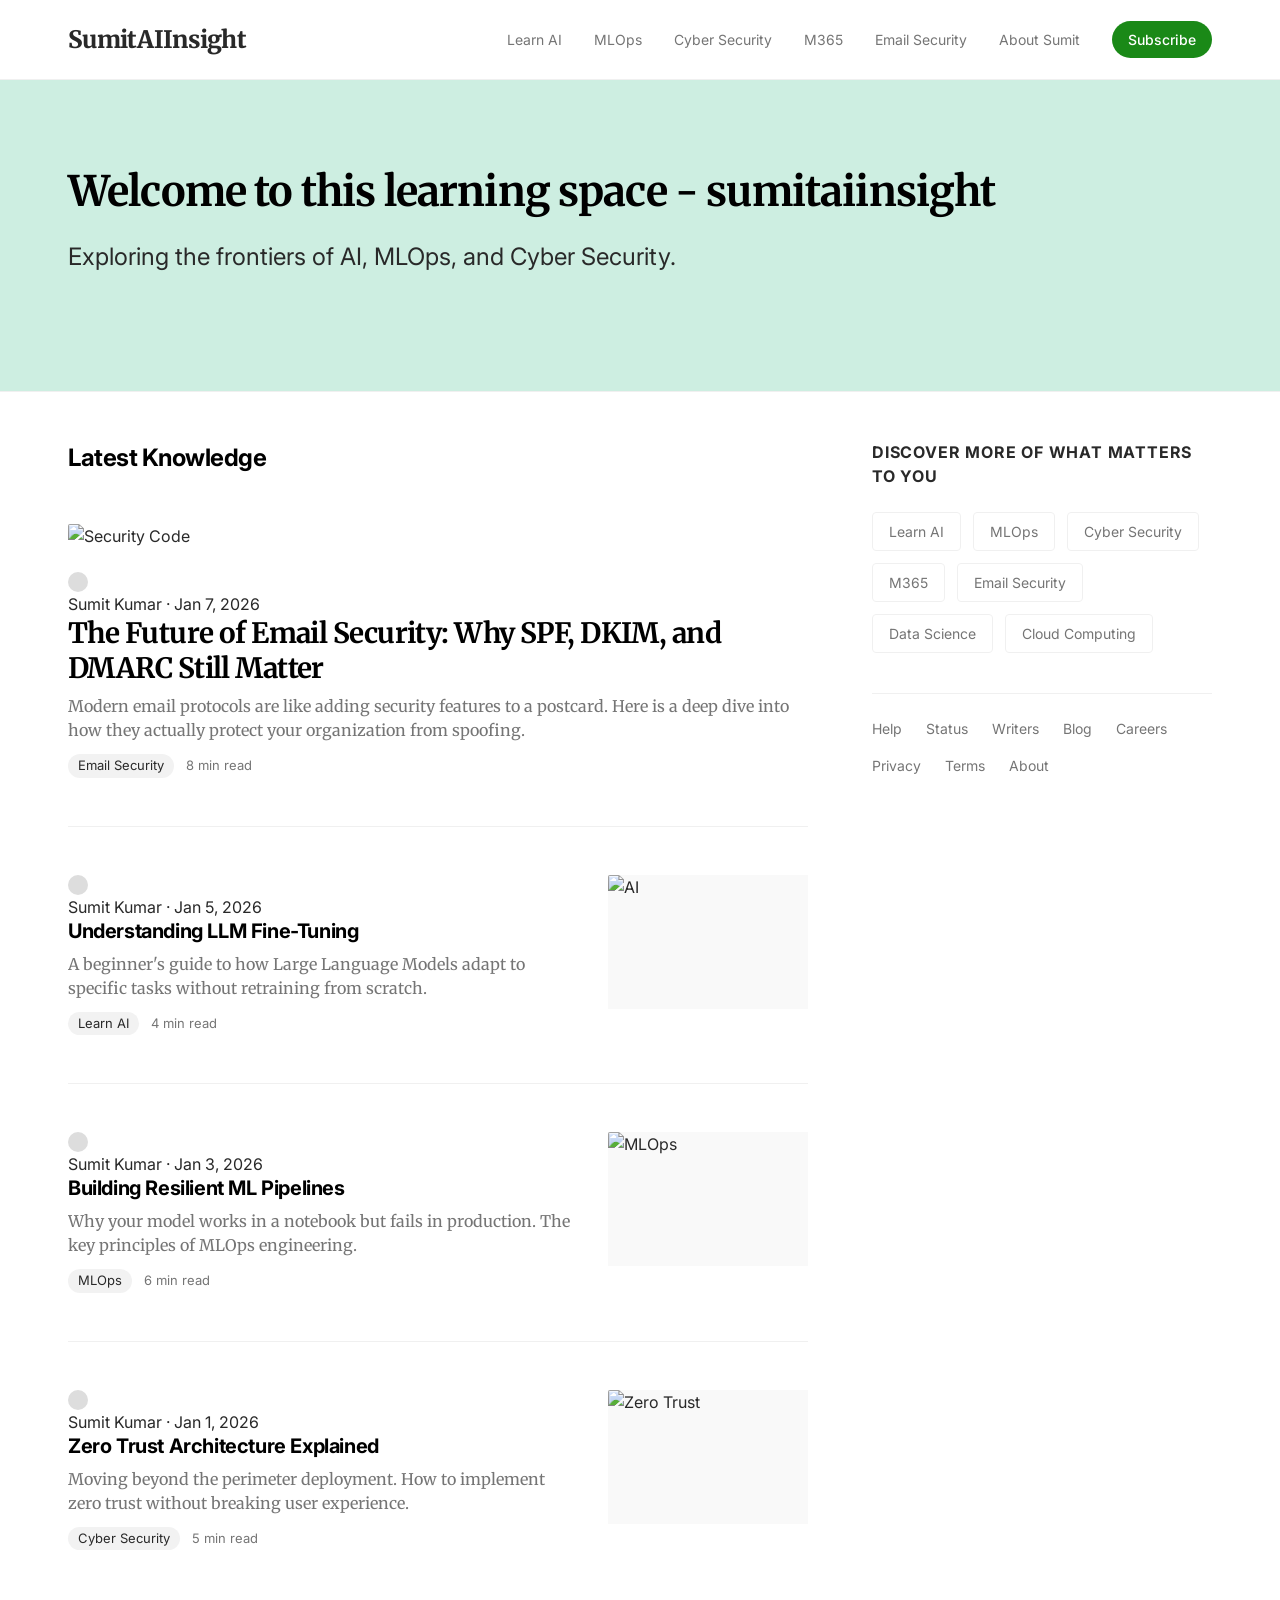
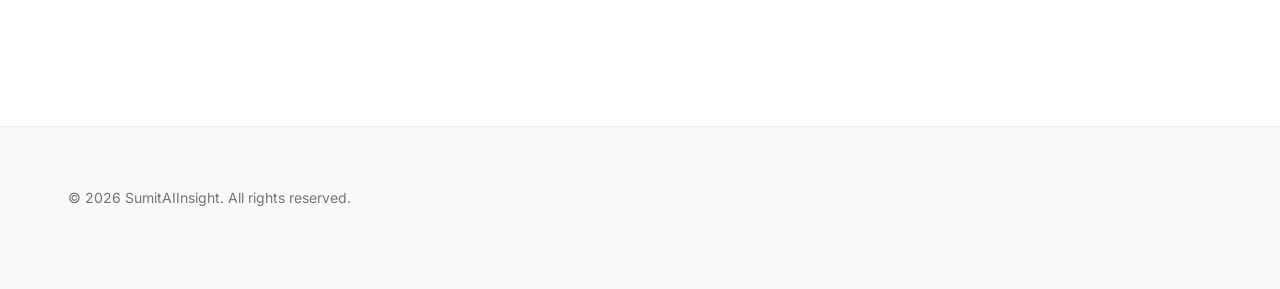
==== index.html @ 5737c15b "Initial commit - Published article page" ====
<!DOCTYPE html>
<html lang="en">

<head>
    <meta charset="UTF-8">
    <meta name="viewport" content="width=device-width, initial-scale=1.0">
    <title>SumitAIInsight - AI, MLOps, and Security</title>
    <!-- Google Fonts: Merriweather for that "Medium" feel, Inter for UI -->
    <link rel="preconnect" href="https://fonts.googleapis.com">
    <link rel="preconnect" href="https://fonts.gstatic.com" crossorigin>
    <link
        href="https://fonts.googleapis.com/css2?family=Inter:wght@400;500;700;800&family=Merriweather:ital,wght@0,300;0,400;0,700;1,300&display=swap"
        rel="stylesheet">
    <link rel="stylesheet" href="style.css">
</head>

<body>

    <!-- Header -->
    <header class="site-header">
        <div class="container header-inner">
            <a href="#" class="logo">SumitAIInsight</a>
            <nav class="nav-links">
                <a href="#">Learn AI</a>
                <a href="#">MLOps</a>
                <a href="#">Cyber Security</a>
                <a href="#">M365</a>
                <a href="#">Email Security</a>
                <a href="#">About Sumit</a>
                <a href="#" class="btn-subscribe">Subscribe</a>
            </nav>
        </div>
    </header>

    <!-- Welcome Banner Section -->
    <section class="welcome-banner">
        <div class="container">
            <h1 class="welcome-title">Welcome to this learning space - sumitaiinsight</h1>
            <p class="welcome-subtitle">Exploring the frontiers of AI, MLOps, and Cyber Security.</p>
        </div>
    </section>

    <!-- Main Layout: Feed + Sidebar -->
    <main class="main-layout">
        <div class="container layout-grid">

            <!-- Left Column: Article Feed -->
            <div class="feed-column">
                <h2 class="section-title">Latest Knowledge</h2>

                <!-- Featured / Big Article -->
                <article class="feed-item featured-item">
                    <div class="feed-image">
                        <a href="article.html">
                            <img src="https://images.unsplash.com/photo-1555421689-d68471e189f2?auto=format&fit=crop&q=80&w=1000"
                                alt="Security Code">
                        </a>
                    </div>
                    <div class="feed-content">
                        <div class="card-meta">
                            <div class="author-avatar"></div>
                            <span>Sumit Kumar · Jan 7, 2026</span>
                        </div>
                        <a href="article.html">
                            <h2 class="feed-title">The Future of Email Security: Why SPF, DKIM, and DMARC Still Matter
                            </h2>
                        </a>
                        <p class="feed-excerpt">
                            Modern email protocols are like adding security features to a postcard. Here is a deep dive
                            into how
                            they actually protect your organization from spoofing.
                        </p>
                        <div class="feed-footer">
                            <span class="tag">Email Security</span>
                            <span class="read-time">8 min read</span>
                        </div>
                    </div>
                </article>

                <!-- Standard Feed Item 1 -->
                <article class="feed-item">
                    <div class="feed-content">
                        <div class="card-meta">
                            <div class="author-avatar"></div>
                            <span>Sumit Kumar · Jan 5, 2026</span>
                        </div>
                        <a href="#">
                            <h3 class="feed-title">Understanding LLM Fine-Tuning</h3>
                        </a>
                        <p class="feed-excerpt">
                            A beginner's guide to how Large Language Models adapt to specific tasks without retraining
                            from scratch.
                        </p>
                        <div class="feed-footer">
                            <span class="tag">Learn AI</span>
                            <span class="read-time">4 min read</span>
                        </div>
                    </div>
                    <div class="feed-image-small">
                        <img src="https://images.unsplash.com/photo-1620712943543-bcc4688e7485?auto=format&fit=crop&q=80&w=300"
                            alt="AI">
                    </div>
                </article>

                <!-- Standard Feed Item 2 -->
                <article class="feed-item">
                    <div class="feed-content">
                        <div class="card-meta">
                            <div class="author-avatar"></div>
                            <span>Sumit Kumar · Jan 3, 2026</span>
                        </div>
                        <a href="#">
                            <h3 class="feed-title">Building Resilient ML Pipelines</h3>
                        </a>
                        <p class="feed-excerpt">
                            Why your model works in a notebook but fails in production. The key principles of MLOps
                            engineering.
                        </p>
                        <div class="feed-footer">
                            <span class="tag">MLOps</span>
                            <span class="read-time">6 min read</span>
                        </div>
                    </div>
                    <div class="feed-image-small">
                        <img src="https://images.unsplash.com/photo-1518770660439-4636190af475?auto=format&fit=crop&q=80&w=300"
                            alt="MLOps">
                    </div>
                </article>

                <!-- Standard Feed Item 3 -->
                <article class="feed-item">
                    <div class="feed-content">
                        <div class="card-meta">
                            <div class="author-avatar"></div>
                            <span>Sumit Kumar · Jan 1, 2026</span>
                        </div>
                        <a href="#">
                            <h3 class="feed-title">Zero Trust Architecture Explained</h3>
                        </a>
                        <p class="feed-excerpt">
                            Moving beyond the perimeter deployment. How to implement zero trust without breaking user
                            experience.
                        </p>
                        <div class="feed-footer">
                            <span class="tag">Cyber Security</span>
                            <span class="read-time">5 min read</span>
                        </div>
                    </div>
                    <div class="feed-image-small">
                        <img src="https://images.unsplash.com/photo-1563968743333-bd1d48ab138e?auto=format&fit=crop&q=80&w=300"
                            alt="Zero Trust">
                    </div>
                </article>

            </div>

            <!-- Right Column: Sidebar (Categories) -->
            <aside class="sidebar-column">
                <div class="sidebar-sticky">
                    <h3 class="sidebar-title">Discover more of what matters to you</h3>
                    <div class="category-list-chips">
                        <a href="#" class="chip">Learn AI</a>
                        <a href="#" class="chip">MLOps</a>
                        <a href="#" class="chip">Cyber Security</a>
                        <a href="m365.html" class="chip">M365</a>
                        <a href="#" class="chip">Email Security</a>
                        <a href="#" class="chip">Data Science</a>
                        <a href="#" class="chip">Cloud Computing</a>
                    </div>

                    <div class="sidebar-divider"></div>

                    <div class="sidebar-links">
                        <a href="#">Help</a>
                        <a href="#">Status</a>
                        <a href="#">Writers</a>
                        <a href="#">Blog</a>
                        <a href="#">Careers</a>
                        <a href="#">Privacy</a>
                        <a href="#">Terms</a>
                        <a href="#">About</a>
                    </div>
                </div>
            </aside>

        </div>
    </main>

    <footer class="site-footer">
        <div class="container">
            <p style="color: #757575; font-size: 14px;">© 2026 SumitAIInsight. All rights reserved.</p>
        </div>
    </footer>

</body>

</html>
---- style.css ----
/* 
 * SumitAIInsight - TDS Style Theme 
 * Design Philosophy: Content-First, Minimalist, Typography-Centric
 */

:root {
    /* Typography - The Heart of the Design */
    --font-serif: 'Merriweather', 'Georgia', serif;
    --font-sans: 'Inter', -apple-system, BlinkMacSystemFont, "Segoe UI", Roboto, Helvetica, Arial, sans-serif;

    /* Color Palette - Minimalist */
    --color-bg: #cdeee1;
    --color-surface: #ffffff;
    --color-text-main: #292929;
    /* Softer black */
    --color-text-muted: #757575;
    --color-accent: #1a8917;
    /* Medium Green */
    --color-border: #f0f0f0;

    /* Spacing & Layout */
    --container-width: 1192px;
    --reading-width: 700px;
    --header-height: 80px;
    --gap-standard: 24px;
}

* {
    box-sizing: border-box;
    margin: 0;
    padding: 0;
}

body {
    background-color: var(--color-surface);
    color: var(--color-text-main);
    font-family: var(--font-sans);
    line-height: 1.5;
    -webkit-font-smoothing: antialiased;
}

/* Typography Utils */
h1,
h2,
h3,
h4,
h5,
h6 {
    font-weight: 700;
    letter-spacing: -0.02em;
    color: #000;
}

p {
    margin-bottom: 1.5em;
}

a {
    text-decoration: none;
    color: inherit;
    transition: color 0.2s;
}

a:hover {
    color: #333;
}

/* Structural Components */

.container {
    max-width: var(--container-width);
    margin: 0 auto;
    padding: 0 24px;
}

/* Header - Sticky & Minimal */
.site-header {
    height: var(--header-height);
    border-bottom: 1px solid var(--color-border);
    position: sticky;
    top: 0;
    background: rgba(255, 255, 255, 0.98);
    z-index: 100;
    display: flex;
    align-items: center;
}

.header-inner {
    display: flex;
    justify-content: space-between;
    align-items: center;
    width: 100%;
}

.logo {
    font-size: 24px;
    font-weight: 800;
    font-family: var(--font-serif);
    letter-spacing: -0.03em;
}

.nav-links {
    display: flex;
    gap: 32px;
    font-size: 14px;
    color: var(--color-text-muted);
    align-items: center;
}

.nav-links a:hover {
    color: #000;
}

.btn-subscribe {
    background-color: var(--color-accent);
    color: white !important;
    padding: 8px 16px;
    border-radius: 20px;
    font-weight: 500;
    transition: opacity 0.2s;
}

.btn-subscribe:hover {
    opacity: 0.9;
}

/* Welcome Banner */
.welcome-banner {
    background-color: var(--color-bg);
    /* Use the soft green background */
    padding: 80px 0;
    border-bottom: 1px solid var(--color-border);
}

.welcome-title {
    font-size: 42px;
    /* Large but not shouting */
    font-weight: 700;
    /* TDS serif font weight */
    font-family: var(--font-serif);
    margin-bottom: 16px;
    color: #000;
}

.welcome-subtitle {
    font-size: 24px;
    color: var(--color-text-main);
    font-family: var(--font-sans);
    font-weight: 400;
}

/* Main Two-Column Layout */
.main-layout {
    padding: 48px 0;
}

.layout-grid {
    display: grid;
    grid-template-columns: 1fr 340px;
    /* Main content flex, fixed sidebar width */
    gap: 64px;
    /* Generous gap */
}

/* Feed Column Styles */
.feed-column {
    display: flex;
    flex-direction: column;
    gap: 48px;
}

/* Feed Items */
.feed-item {
    display: flex;
    gap: 32px;
    align-items: flex-start;
    justify-content: space-between;
    padding-bottom: 48px;
    border-bottom: 1px solid var(--color-border);
}

.feed-item:last-child {
    border-bottom: none;
}

/* Featured Item is different - stacked */
.feed-item.featured-item {
    flex-direction: column;
    gap: 24px;
}

.feed-item.featured-item .feed-image img {
    height: 300px;
    width: 100%;
}

.feed-image-small {
    width: 200px;
    height: 134px;
    flex-shrink: 0;
    background: #f9f9f9;
}

.feed-image-small img,
.feed-image img {
    width: 100%;
    height: 100%;
    object-fit: cover;
    border-radius: 2px;
}

.feed-content {
    flex: 1;
    display: flex;
    flex-direction: column;
}

.feed-title {
    font-family: var(--font-sans);
    font-weight: 700;
    font-size: 20px;
    margin-bottom: 8px;
    color: #000;
    line-height: 1.25;
}

.featured-item .feed-title {
    font-family: var(--font-serif);
    font-size: 28px;
}

.feed-excerpt {
    font-family: var(--font-serif);
    color: var(--color-text-muted);
    font-size: 16px;
    line-height: 1.5;
    margin-bottom: 12px;
    display: -webkit-box;
    -webkit-line-clamp: 2;
    line-clamp: 2;
    -webkit-box-orient: vertical;
    overflow: hidden;
}

.feed-footer {
    display: flex;
    align-items: center;
    gap: 12px;
    font-size: 13px;
    color: var(--color-text-muted);
}

.tag {
    background: #f2f2f2;
    padding: 2px 10px;
    border-radius: 100px;
    color: #292929;
}

/* Sidebar Styling */
.sidebar-sticky {
    position: sticky;
    top: 120px;
    /* Stick below header */
}

.sidebar-title {
    font-size: 16px;
    font-weight: 700;
    text-transform: uppercase;
    letter-spacing: 0.05em;
    margin-bottom: 24px;
    color: #292929;
}

.category-list-chips {
    display: flex;
    flex-wrap: wrap;
    gap: 12px;
    margin-bottom: 40px;
}

.chip {
    padding: 8px 16px;
    border: 1px solid var(--color-border);
    border-radius: 4px;
    font-size: 14px;
    color: var(--color-text-muted);
    transition: all 0.2s;
}

.chip:hover {
    border-color: #292929;
    color: #292929;
}

.sidebar-divider {
    height: 1px;
    background: var(--color-border);
    margin: 24px 0;
}

.sidebar-links {
    display: flex;
    flex-wrap: wrap;
    gap: 16px 24px;
}

.sidebar-links a {
    font-size: 14px;
    color: var(--color-text-muted);
}

.sidebar-links a:hover {
    text-decoration: underline;
}

@media (max-width: 900px) {
    .layout-grid {
        display: flex;
        flex-direction: column-reverse;
        /* Put sidebar at bottom on mobile or remove it */
    }

    .sidebar-column {
        display: none;
        /* Often hidden on mobile for these types of layouts, or moved */
    }

    .feed-item {
        flex-direction: column-reverse;
    }

    .feed-image-small {
        width: 100%;
        height: 200px;
    }
}

/* Footer */
.site-footer {
    background: #f9f9f9;
    padding: 60px 0;
    margin-top: 80px;
    border-top: 1px solid var(--color-border);
}

/* Utilities */
.author-avatar {
    width: 20px;
    height: 20px;
    border-radius: 50%;
    background: #ddd;
}

/* Article Page Specifics */
.article-header {
    text-align: center;
    max-width: var(--reading-width);
    margin: 80px auto 40px;
}

.article-title {
    font-family: var(--font-serif);
    font-size: 42px;
    line-height: 1.2;
    margin-bottom: 24px;
    font-weight: 700;
}

.article-subtitle {
    font-family: var(--font-sans);
    font-size: 22px;
    color: var(--color-text-muted);
    line-height: 1.4;
    margin-bottom: 32px;
}

.article-body {
    max-width: var(--reading-width);
    margin: 0 auto 100px;
    font-family: var(--font-serif);
    font-size: 20px;
    line-height: 1.8;
    /* The "Medium" leading */
    color: #292929;
}

.article-body p {
    margin-bottom: 2rem;
}

.article-body h2 {
    font-family: var(--font-sans);
    /* Headings in body are often sans */
    font-size: 28px;
    margin-top: 48px;
    margin-bottom: 16px;
    font-weight: 700;
}

.article-body h3 {
    font-family: var(--font-sans);
    font-size: 24px;
    margin-top: 32px;
    margin-bottom: 12px;
    font-weight: 600;
}

.article-body blockquote {
    border-left: 3px solid #000;
    padding-left: 20px;
    margin: 32px 0 32px -20px;
    font-style: italic;
    font-size: 24px;
    color: #555;
    background: transparent;
}

/* Code Blocks for "Tech Blog" Feel */
.article-body pre {
    background: #f7f7f7;
    padding: 24px;
    border-radius: 4px;
    overflow-x: auto;
    margin: 32px 0;
    font-size: 14px;
    font-family: 'Courier New', Courier, monospace;
    border: 1px solid #eee;
}

.container-narrow {
    max-width: var(--reading-width);
    margin: 0 auto;
}
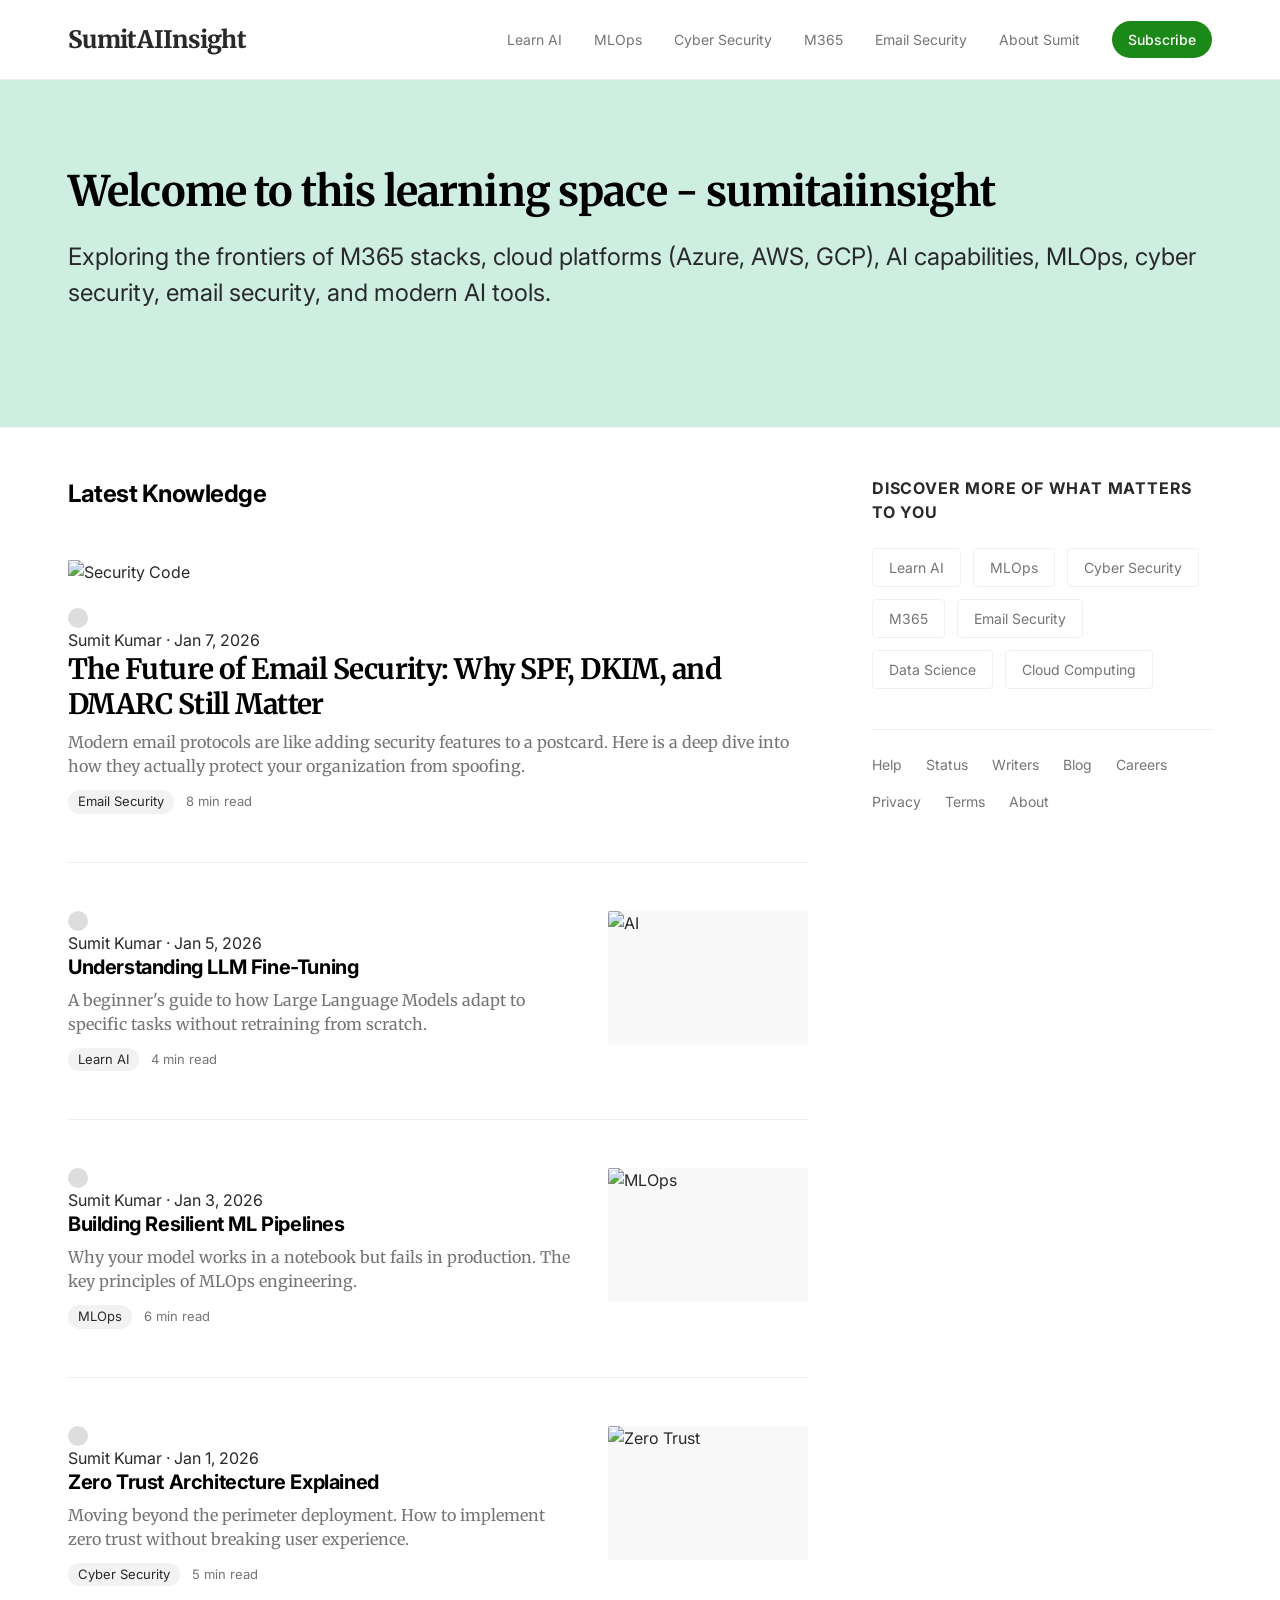
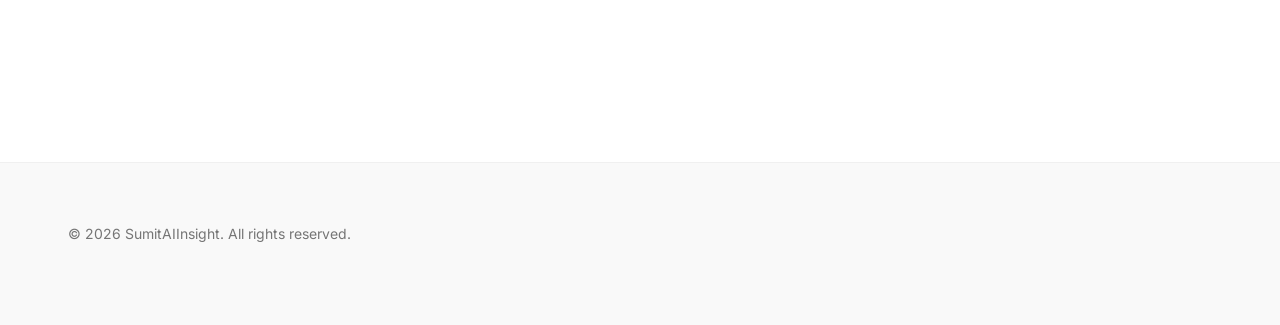
==== commit f1f59384: "Update homepage subtitle with detailed expertise" ====
--- a/index.html
+++ b/index.html
@@ -36,7 +36,8 @@
     <section class="welcome-banner">
         <div class="container">
             <h1 class="welcome-title">Welcome to this learning space - sumitaiinsight</h1>
-            <p class="welcome-subtitle">Exploring the frontiers of AI, MLOps, and Cyber Security.</p>
+            <p class="welcome-subtitle">Exploring the frontiers of M365 stacks, cloud platforms (Azure, AWS, GCP), AI
+                capabilities, MLOps, cyber security, email security, and modern AI tools.</p>
         </div>
     </section>
 
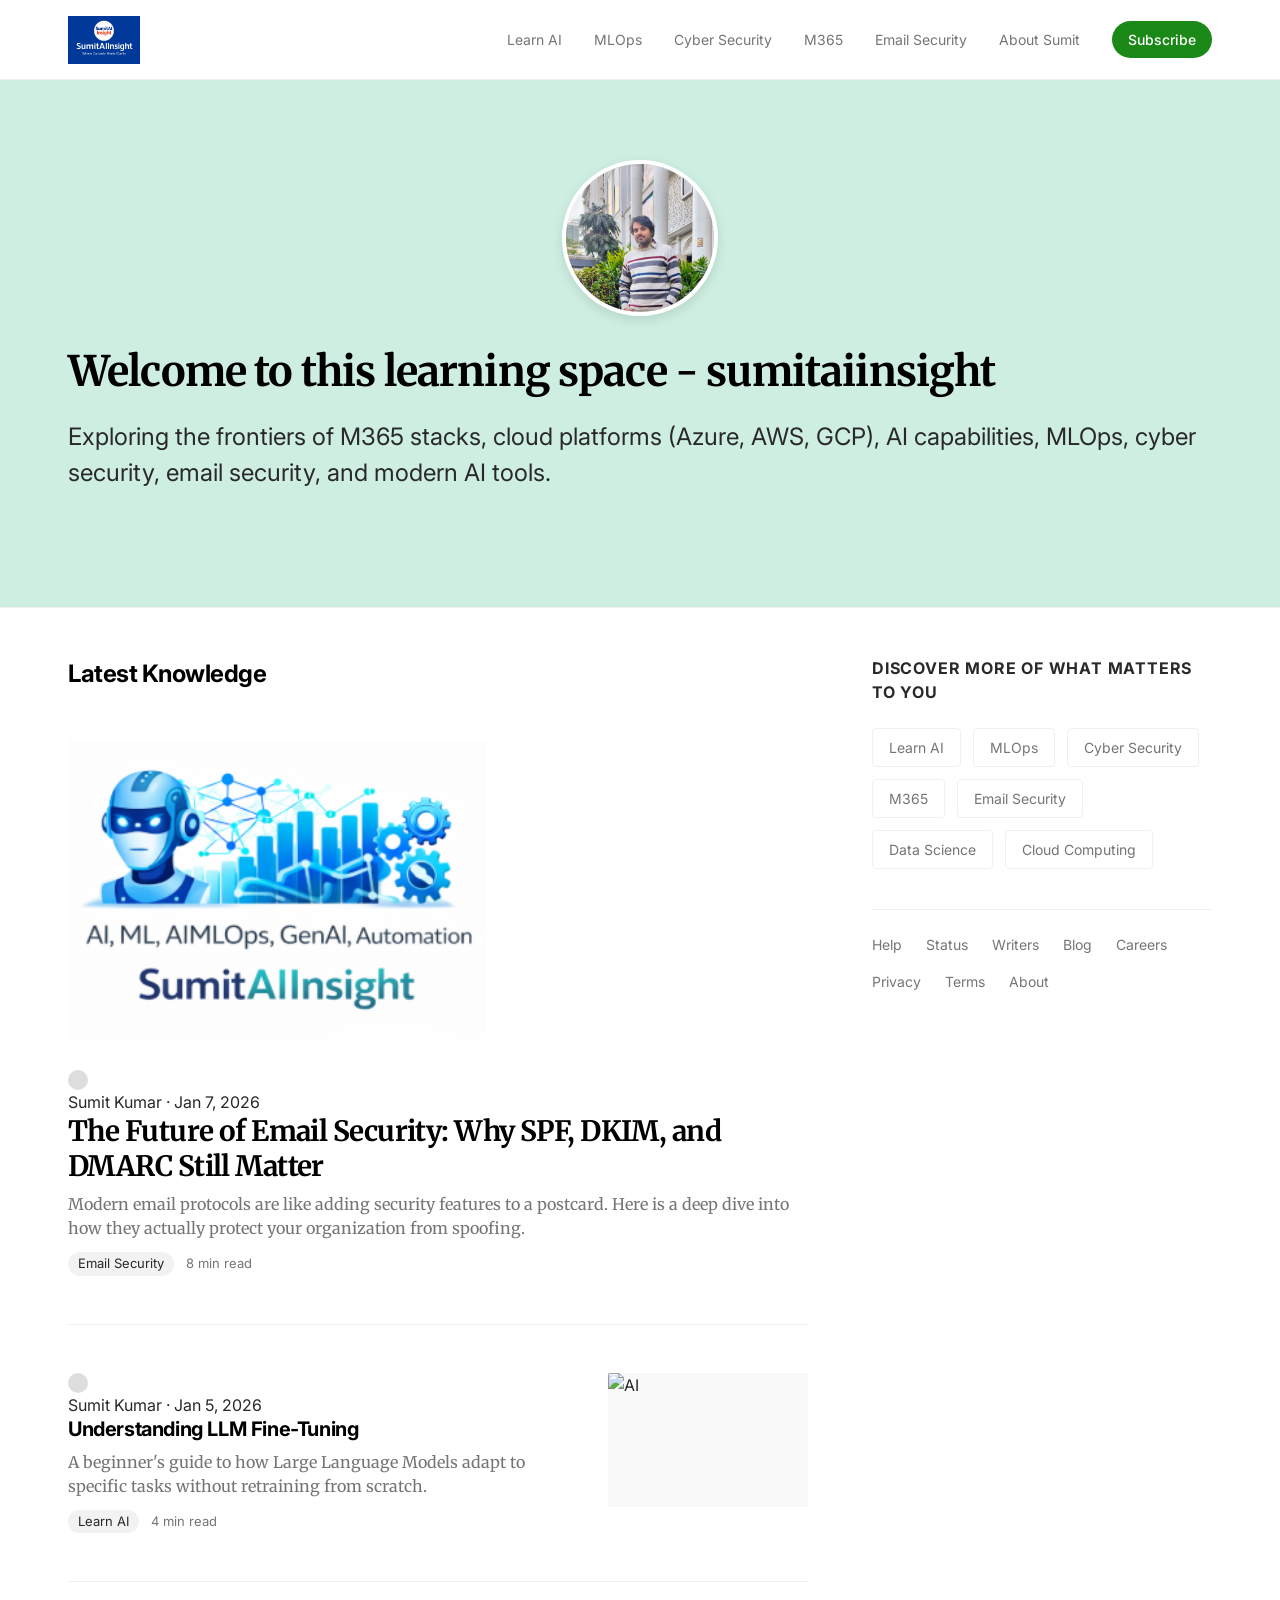
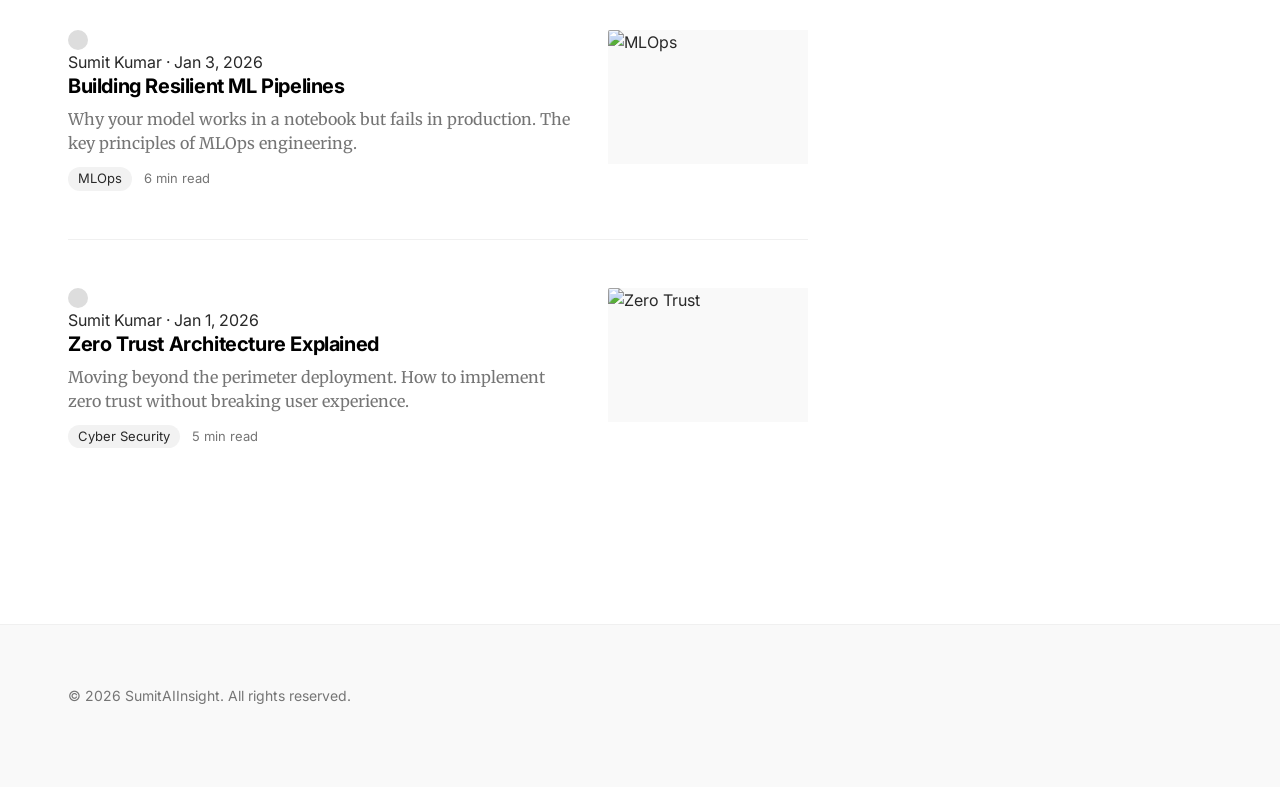
==== commit a9f768e7: "Add logo, hero profile, and featured robot images" ====
--- a/index.html
+++ b/index.html
@@ -19,7 +19,7 @@
     <!-- Header -->
     <header class="site-header">
         <div class="container header-inner">
-            <a href="#" class="logo">SumitAIInsight</a>
+            <a href="#" class="logo"><img src="logo.png" alt="SumitAIInsight" class="site-logo"></a>
             <nav class="nav-links">
                 <a href="#">Learn AI</a>
                 <a href="#">MLOps</a>
@@ -35,6 +35,9 @@
     <!-- Welcome Banner Section -->
     <section class="welcome-banner">
         <div class="container">
+            <div class="hero-profile-container">
+                <img src="hero-profile.jpg" alt="Sumit" class="hero-profile-img">
+            </div>
             <h1 class="welcome-title">Welcome to this learning space - sumitaiinsight</h1>
             <p class="welcome-subtitle">Exploring the frontiers of M365 stacks, cloud platforms (Azure, AWS, GCP), AI
                 capabilities, MLOps, cyber security, email security, and modern AI tools.</p>
@@ -53,8 +56,7 @@
                 <article class="feed-item featured-item">
                     <div class="feed-image">
                         <a href="article.html">
-                            <img src="https://images.unsplash.com/photo-1555421689-d68471e189f2?auto=format&fit=crop&q=80&w=1000"
-                                alt="Security Code">
+                            <img src="featured-robot.png" alt="AI and MLOps">
                         </a>
                     </div>
                     <div class="feed-content">
--- a/style.css
+++ b/style.css
@@ -147,6 +147,27 @@
     color: var(--color-text-main);
     font-family: var(--font-sans);
     font-weight: 400;
+}
+
+.site-logo {
+    height: 48px;
+    width: auto;
+    vertical-align: middle;
+}
+
+.hero-profile-container {
+    display: flex;
+    justify-content: center;
+    margin-bottom: 24px;
+}
+
+.hero-profile-img {
+    width: 156px;
+    height: 156px;
+    border-radius: 50%;
+    object-fit: cover;
+    border: 4px solid #fff;
+    box-shadow: 0 4px 12px rgba(0, 0, 0, 0.1);
 }
 
 /* Main Two-Column Layout */
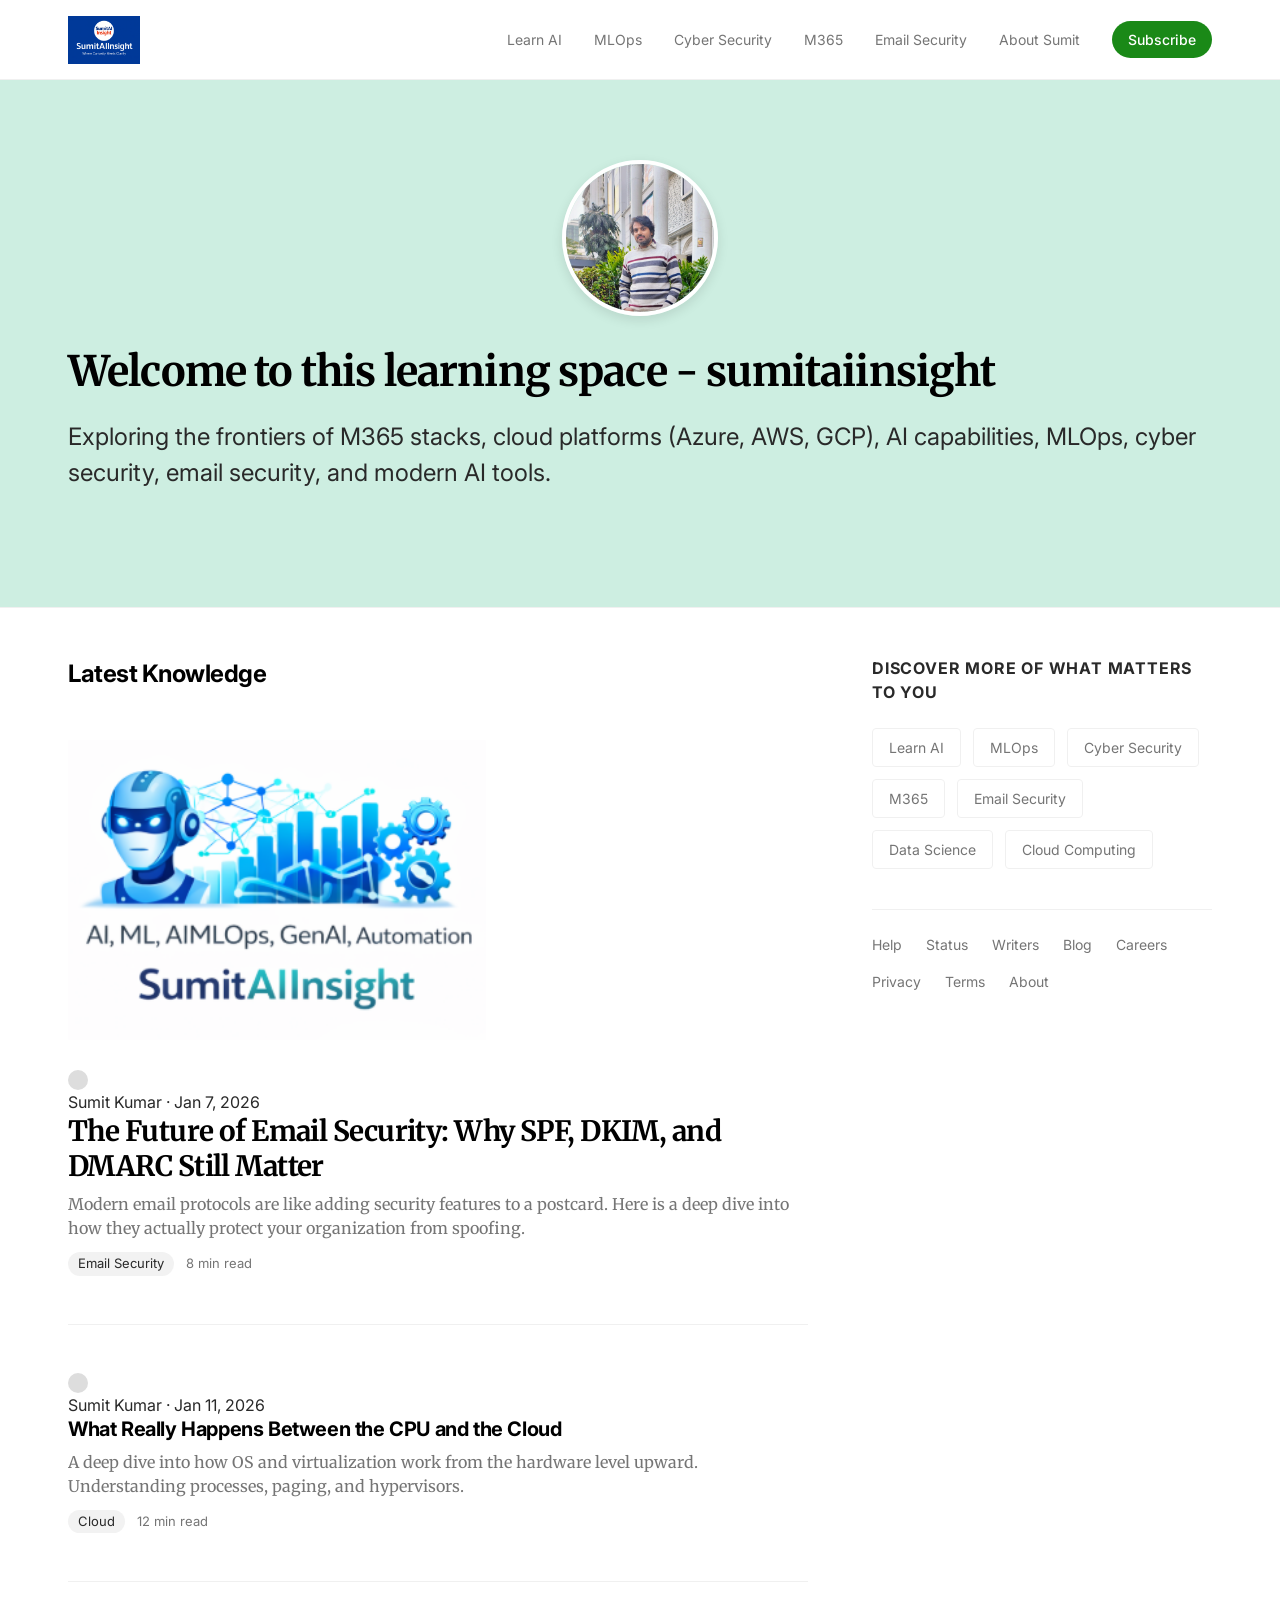
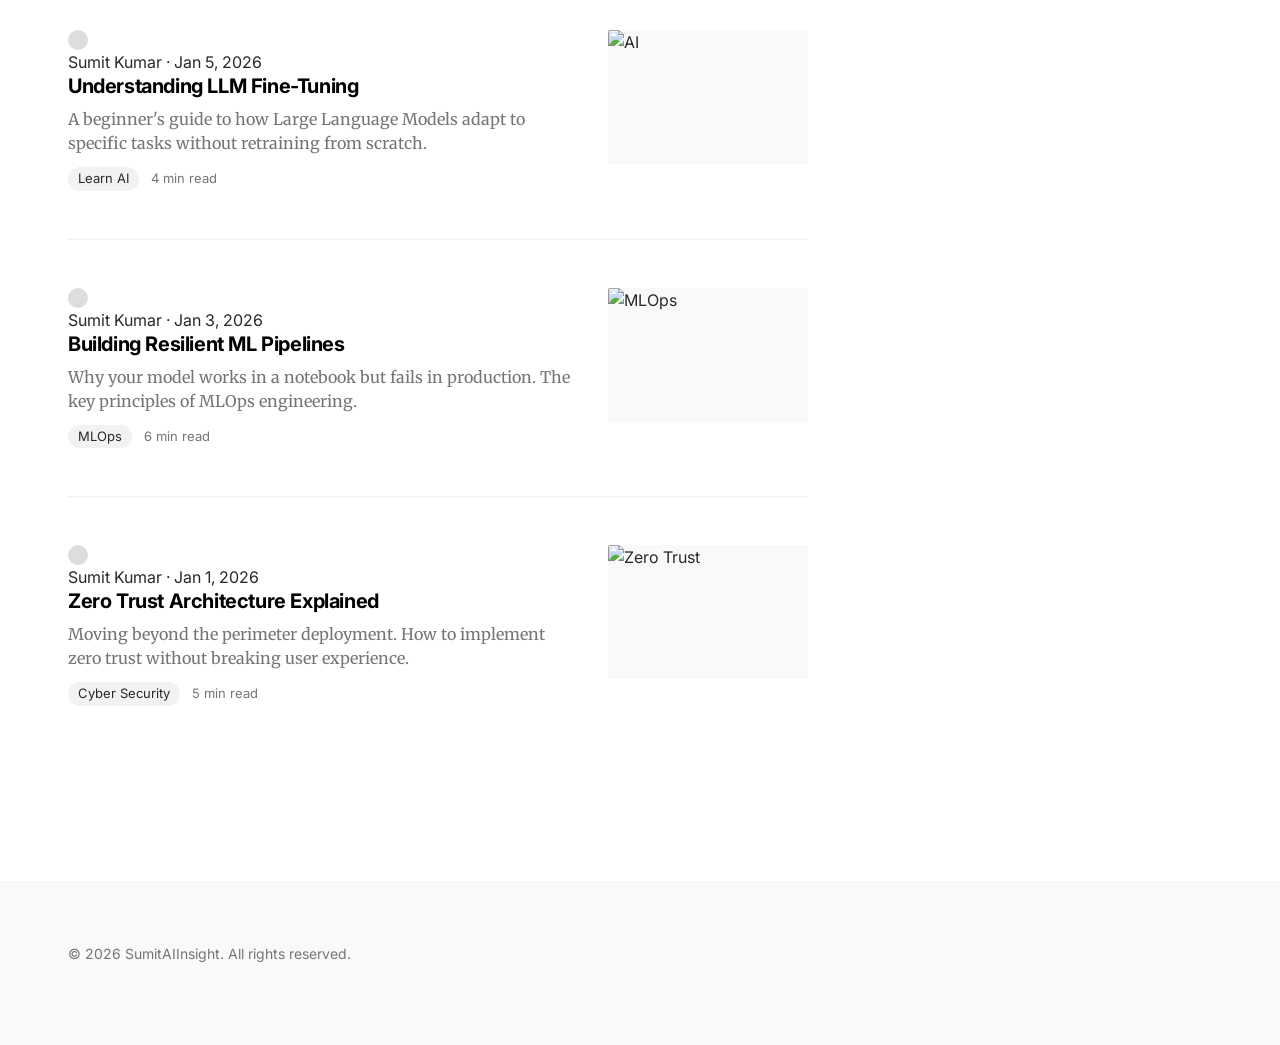
==== commit e274b21a: "Add Cloud Foundations article with 17 images and updated homepage" ====
--- a/index.html
+++ b/index.html
@@ -25,7 +25,7 @@
                 <a href="#">MLOps</a>
                 <a href="#">Cyber Security</a>
                 <a href="#">M365</a>
-                <a href="#">Email Security</a>
+                <a href="email-security/spf-dkim-dmarc.html">Email Security</a>
                 <a href="#">About Sumit</a>
                 <a href="#" class="btn-subscribe">Subscribe</a>
             </nav>
@@ -55,7 +55,7 @@
                 <!-- Featured / Big Article -->
                 <article class="feed-item featured-item">
                     <div class="feed-image">
-                        <a href="article.html">
+                        <a href="email-security/spf-dkim-dmarc.html">
                             <img src="featured-robot.png" alt="AI and MLOps">
                         </a>
                     </div>
@@ -64,7 +64,7 @@
                             <div class="author-avatar"></div>
                             <span>Sumit Kumar · Jan 7, 2026</span>
                         </div>
-                        <a href="article.html">
+                        <a href="email-security/spf-dkim-dmarc.html">
                             <h2 class="feed-title">The Future of Email Security: Why SPF, DKIM, and DMARC Still Matter
                             </h2>
                         </a>
@@ -81,6 +81,27 @@
                 </article>
 
                 <!-- Standard Feed Item 1 -->
+                <article class="feed-item">
+                    <div class="feed-content">
+                        <div class="card-meta">
+                            <div class="author-avatar"></div>
+                            <span>Sumit Kumar · Jan 11, 2026</span>
+                        </div>
+                        <a href="cloud-foundations.html">
+                            <h3 class="feed-title">What Really Happens Between the CPU and the Cloud</h3>
+                        </a>
+                        <p class="feed-excerpt">
+                            A deep dive into how OS and virtualization work from the hardware level upward.
+                            Understanding processes, paging, and hypervisors.
+                        </p>
+                        <div class="feed-footer">
+                            <span class="tag">Cloud</span>
+                            <span class="read-time">12 min read</span>
+                        </div>
+                    </div>
+                </article>
+
+                <!-- Standard Feed Item 2 -->
                 <article class="feed-item">
                     <div class="feed-content">
                         <div class="card-meta">
@@ -166,7 +187,7 @@
                         <a href="#" class="chip">MLOps</a>
                         <a href="#" class="chip">Cyber Security</a>
                         <a href="m365.html" class="chip">M365</a>
-                        <a href="#" class="chip">Email Security</a>
+                        <a href="email-security/spf-dkim-dmarc.html" class="chip">Email Security</a>
                         <a href="#" class="chip">Data Science</a>
                         <a href="#" class="chip">Cloud Computing</a>
                     </div>
--- a/style.css
+++ b/style.css
@@ -1,7 +1,11 @@
-/* 
- * SumitAIInsight - TDS Style Theme 
- * Design Philosophy: Content-First, Minimalist, Typography-Centric
- */
+/*
+Theme Name: SumitAI Insight V2
+Theme URI: https://sumitaiinsight.com
+Author: Antigravity
+Description: Custom theme converted from static HTML specifically for TDS aesthetic.
+Version: 1.0
+Text Domain: sumitai-v2
+*/
 
 :root {
     /* Typography - The Heart of the Design */
@@ -105,6 +109,19 @@
     font-size: 14px;
     color: var(--color-text-muted);
     align-items: center;
+}
+
+/* WP Menu Specifics */
+.nav-links ul {
+    display: flex;
+    gap: 32px;
+    list-style: none;
+    margin: 0;
+    padding: 0;
+}
+
+.nav-links li {
+    display: inline-block;
 }
 
 .nav-links a:hover {
